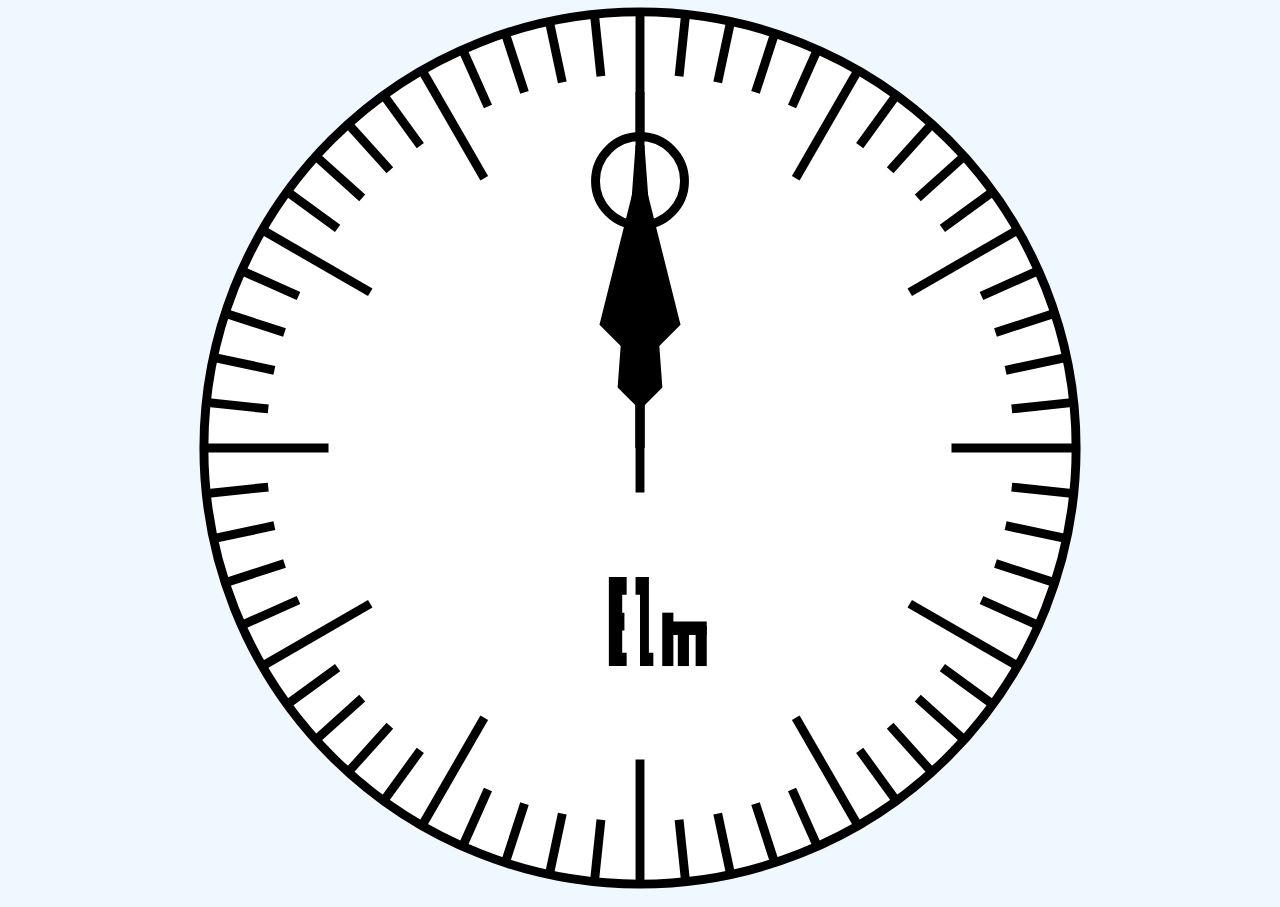
==== clock/index.html @ b851de6f "A full size clock linked from the landing page." ====
<!DOCTYPE HTML>
<html lang="en">
<head>
    <meta charset="UTF-8">
    <title>Clock - full size</title>
    <script type="text/javascript" src="elm.js"></script>
    <style>
        html {
            height: 100%;
        }

        body {
            padding: 0;
            margin: 0;
            height: 100%;
            background-color: aliceblue
        }
    </style>
</head>

<body>

<div id="clock"></div>

<script type="text/javascript">
    var clockDiv = document.getElementById('clock');
    Elm.Clock.init({node: clockDiv});
</script>

</body>
</html>
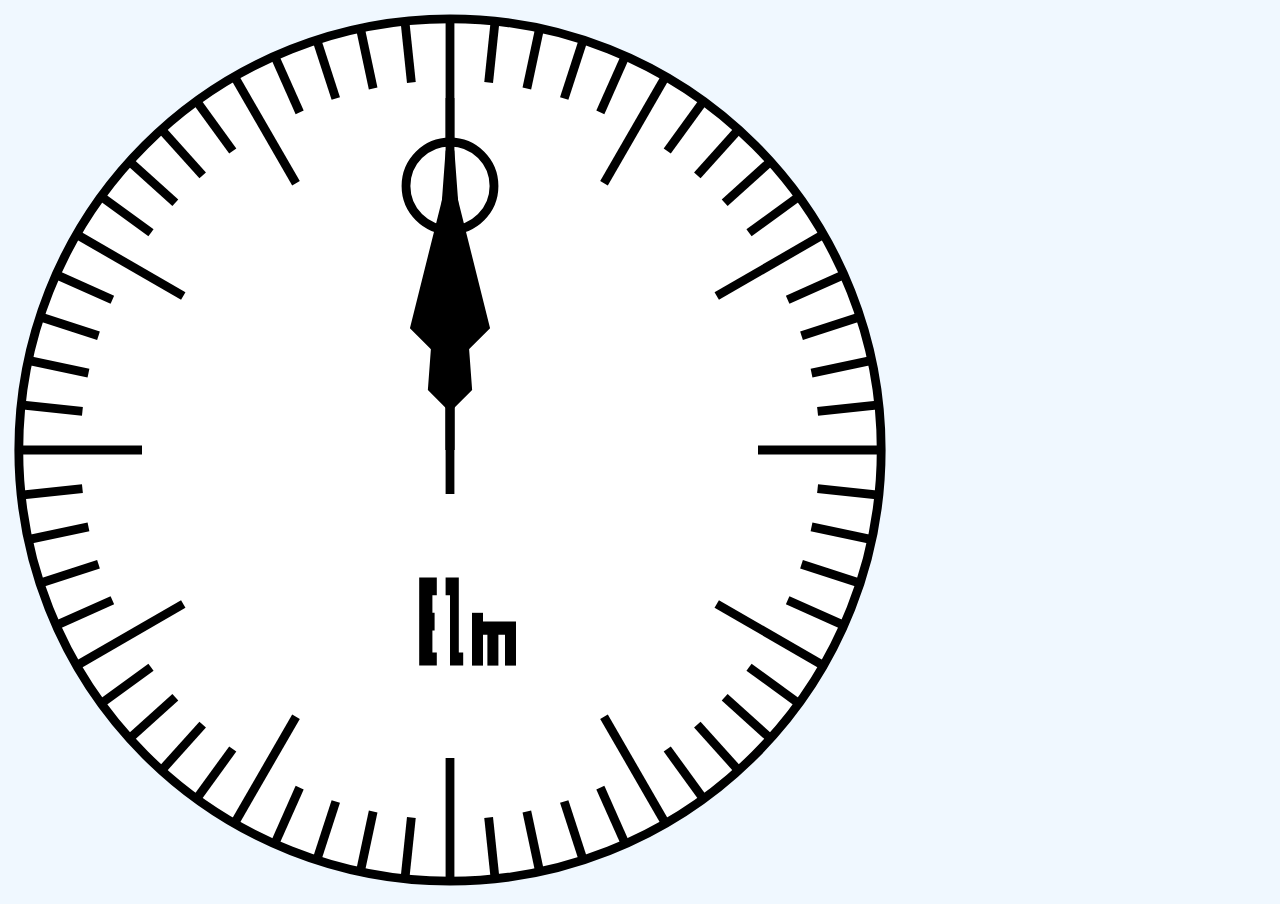
==== commit 1abae136: "Set the width to 100vmin" ====
--- a/clock/index.html
+++ b/clock/index.html
@@ -3,7 +3,7 @@
 <head>
     <meta charset="UTF-8">
     <title>Clock - full size</title>
-    <script type="text/javascript" src="elm.js"></script>
+    <script type="text/javascript" src="../clock.js"></script>
     <style>
         html {
             height: 100%;
@@ -20,7 +20,9 @@
 
 <body>
 
-<div id="clock"></div>
+<div style="width:100vmin">
+    <div id="clock"></div>
+</div>
 
 <script type="text/javascript">
     var clockDiv = document.getElementById('clock');
